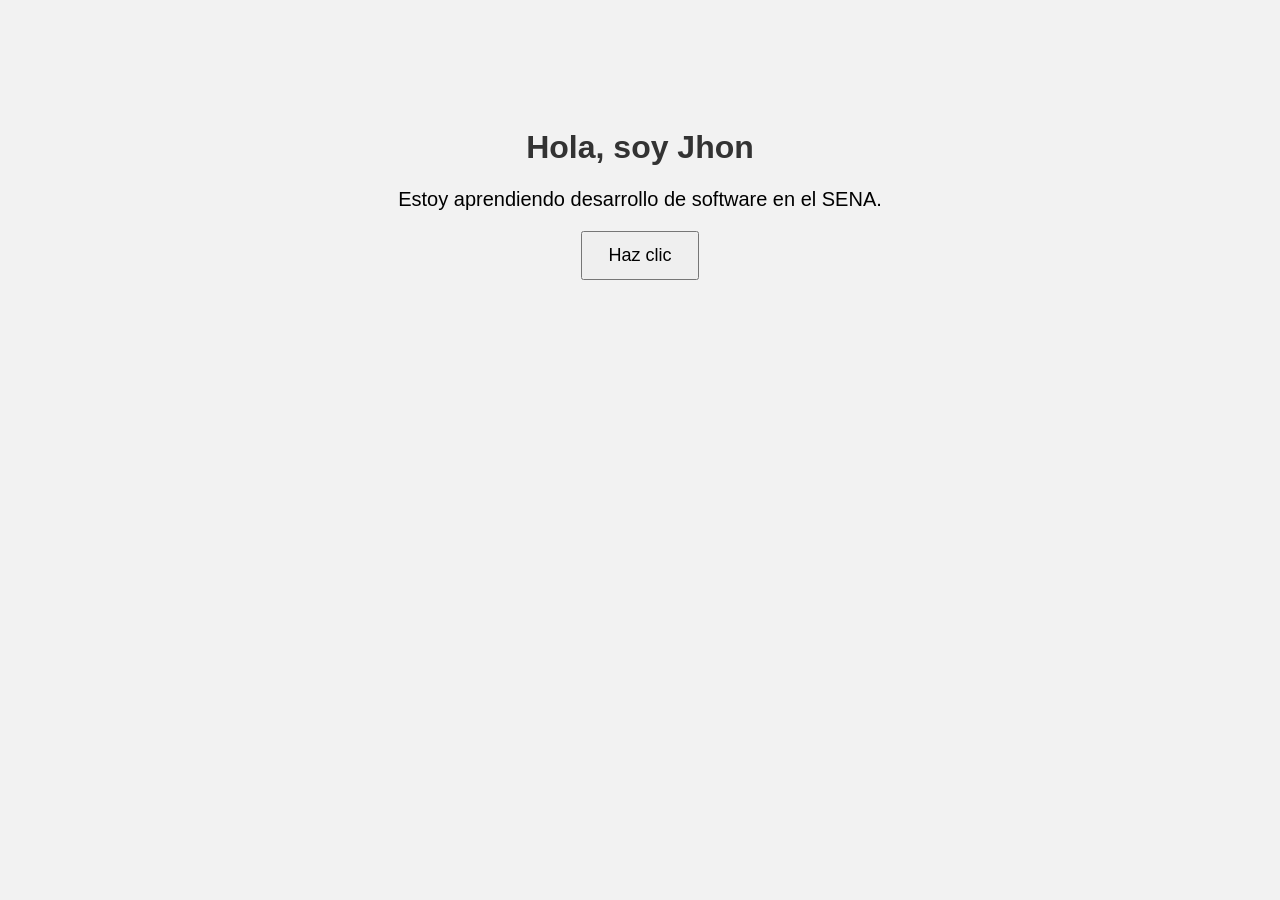
==== index.html @ 9b6a7b37 "agrega pagina web inicial" ====
<!DOCTYPE html>
<html lang="es">
<head>
    <meta charset="UTF-8">
    <meta name="viewport" content="width=device-width, initial-scale=1.0">
    <title>Mi página web</title>

    <link rel="stylesheet" href="style.css">
</head>

<body>

    <h1>Hola, soy Jhon</h1>

    <p>Estoy aprendiendo desarrollo de software en el SENA.</p>

    <button id="boton">Haz clic</button>

    <p id="mensaje"></p>

    <script src="script.js"></script>
</body>
</html>
---- style.css ----
body {
    font-family: Arial, sans-serif;
    text-align: center;
    background-color: #f2f2f2;
    padding-top: 100px;
}

h1 {
    color: #333;
}

p {
    font-size: 20px;
}

button {
    padding: 12px 25px;
    font-size: 18px;
    cursor: pointer;
}
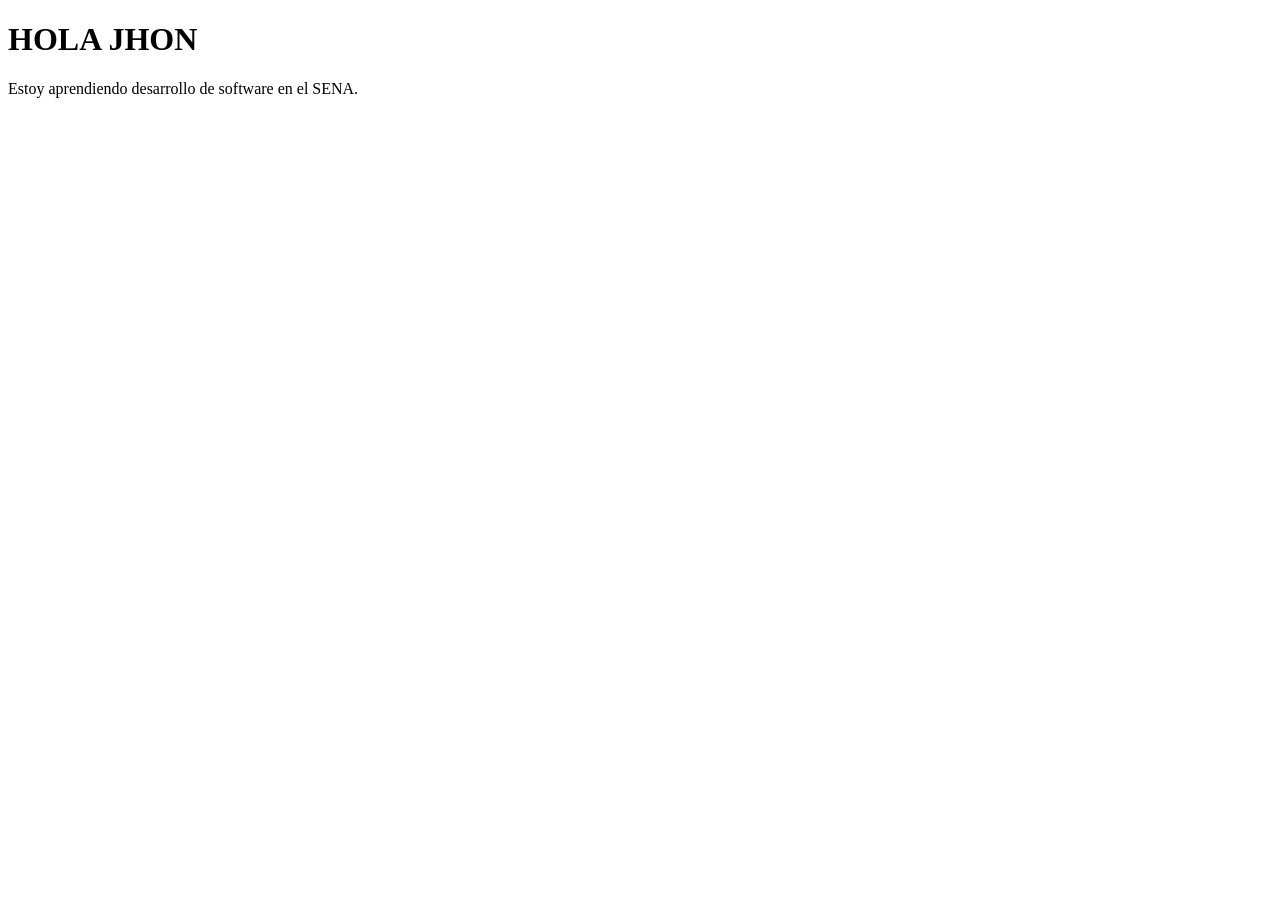
==== commit ea1a90ba: "Add initial HTML structure for the webpage" ====
--- a/index.html
+++ b/index.html
@@ -1,23 +1,13 @@
-<!DOCTYPE html>
-<html lang="es">
-<head>
-    <meta charset="UTF-8">
-    <meta name="viewport" content="width=device-width, initial-scale=1.0">
-    <title>Mi página web</title>
-
-    <link rel="stylesheet" href="style.css">
-</head>
-
-<body>
-
-    <h1>Hola, soy Jhon</h1>
-
-    <p>Estoy aprendiendo desarrollo de software en el SENA.</p>
-
-    <button id="boton">Haz clic</button>
-
-    <p id="mensaje"></p>
-
-    <script src="script.js"></script>
-</body>
-</html>+<!DOCTYPE html>
+<html lang="es">
+<head>
+    <meta charset="UTF-8">
+    <meta name="viewport" content="width=device-width, initial-scale=1.0">
+    <title>Mi página web</title>
+</head>
+
+<body>
+    <h1>HOLA JHON</h1>
+    <p>Estoy aprendiendo desarrollo de software en el SENA.</p>
+</body>
+</html>
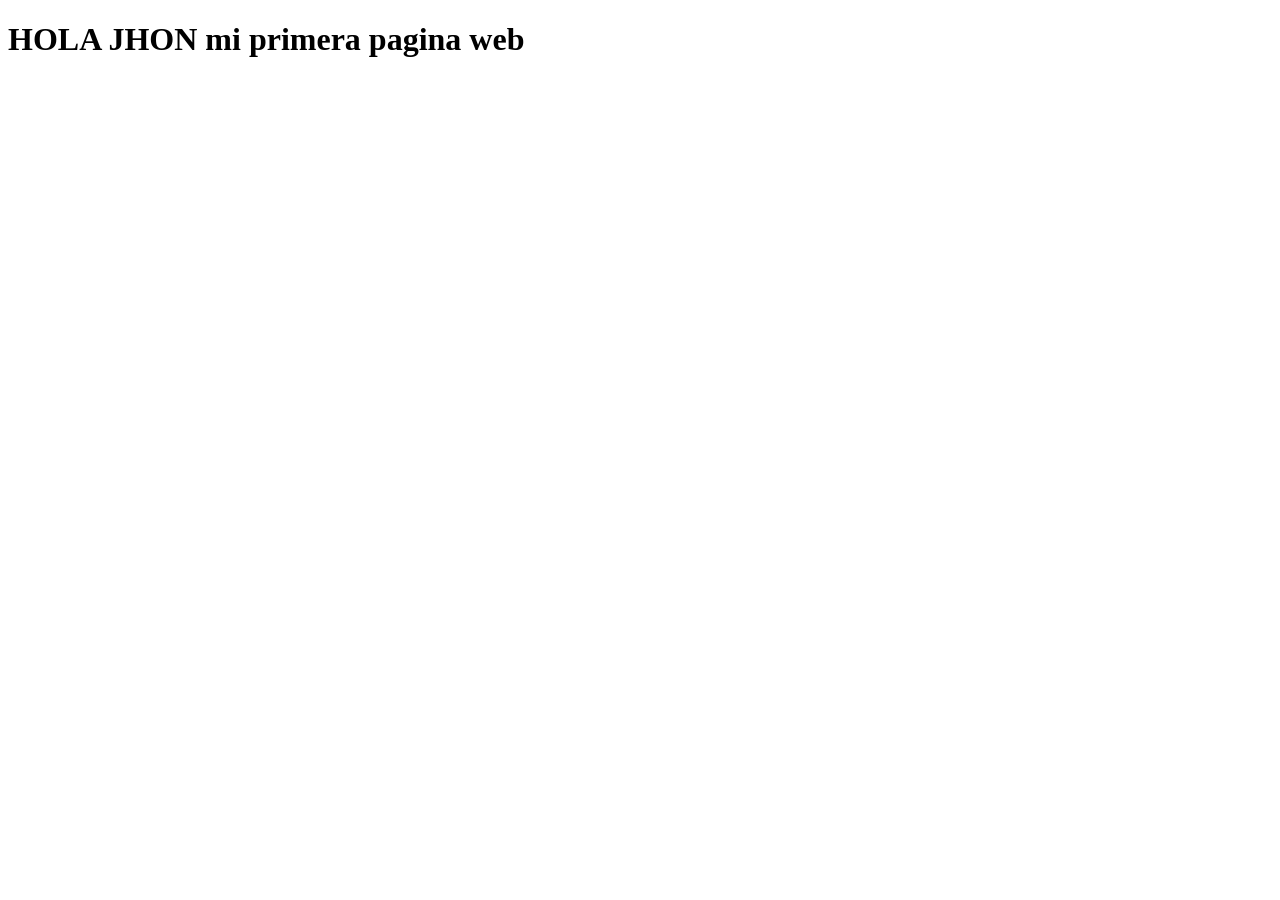
==== commit 2eb34a1a: "Modifica titulo de la pagina" ====
--- a/index.html
+++ b/index.html
@@ -1,13 +1,13 @@
-<!DOCTYPE html>
-<html lang="es">
-<head>
-    <meta charset="UTF-8">
-    <meta name="viewport" content="width=device-width, initial-scale=1.0">
-    <title>Mi página web</title>
-</head>
-
-<body>
-    <h1>HOLA JHON</h1>
-    <p>Estoy aprendiendo desarrollo de software en el SENA.</p>
-</body>
-</html>
+<!DOCTYPE html>
+<html lang="es">
+<head>
+    <meta charset="UTF-8">
+    <meta name="viewport" content="width=device-width, initial-scale=1.0">
+    <title>Mi página web</title>
+</head>
+
+<body>
+    <h1>HOLA JHON mi primera pagina web</h1>
+    <p></p>
+</body>
+</html>
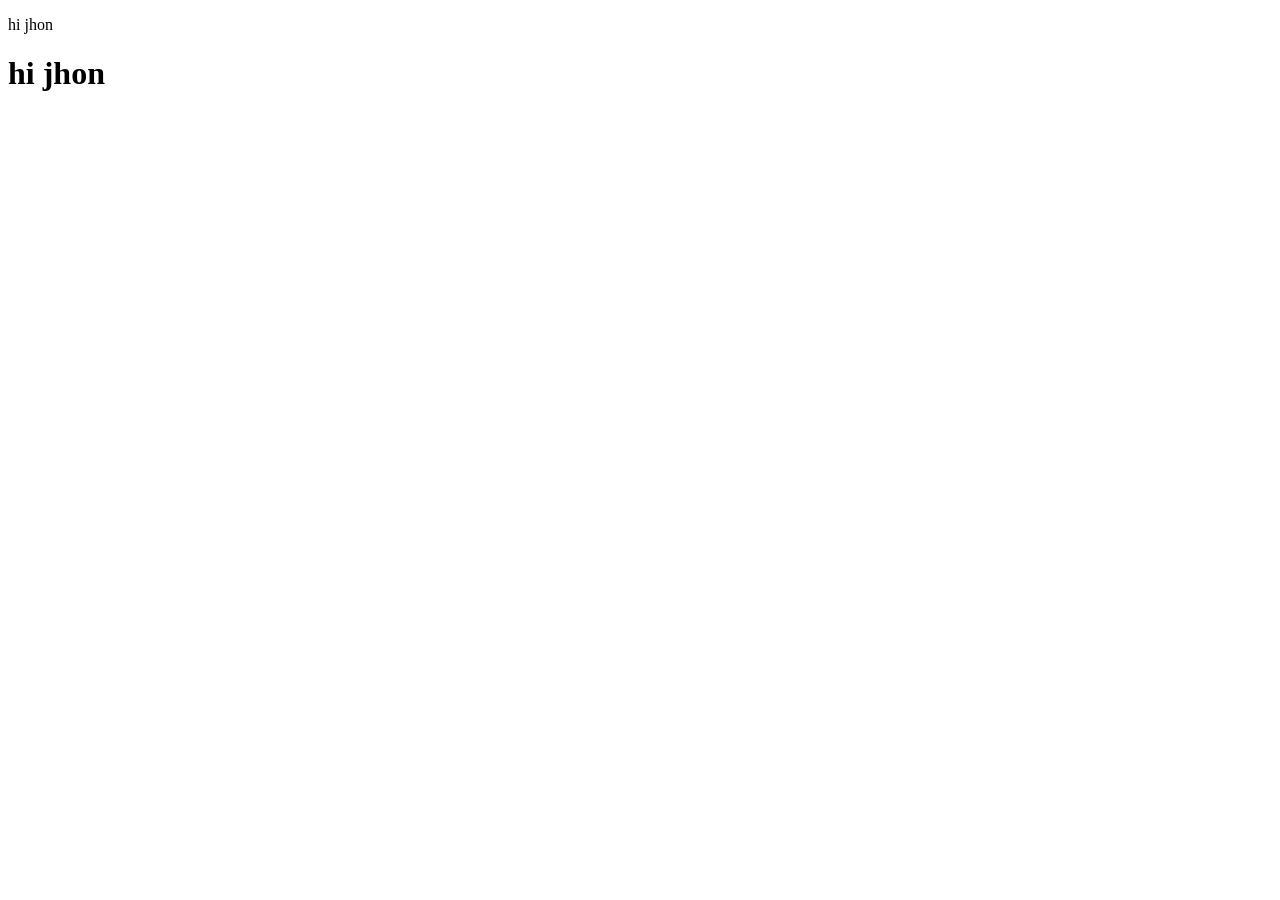
==== commit 8a4f7eeb: "Actualizo la página web" ====
--- a/index.html
+++ b/index.html
@@ -7,7 +7,7 @@
 </head>
 
 <body>
-    <h1>HOLA JHON mi primera pagina web</h1>
-    <p></p>
+    <p>hi jhon</p>
+    <h1>hi jhon</h1>
 </body>
 </html>
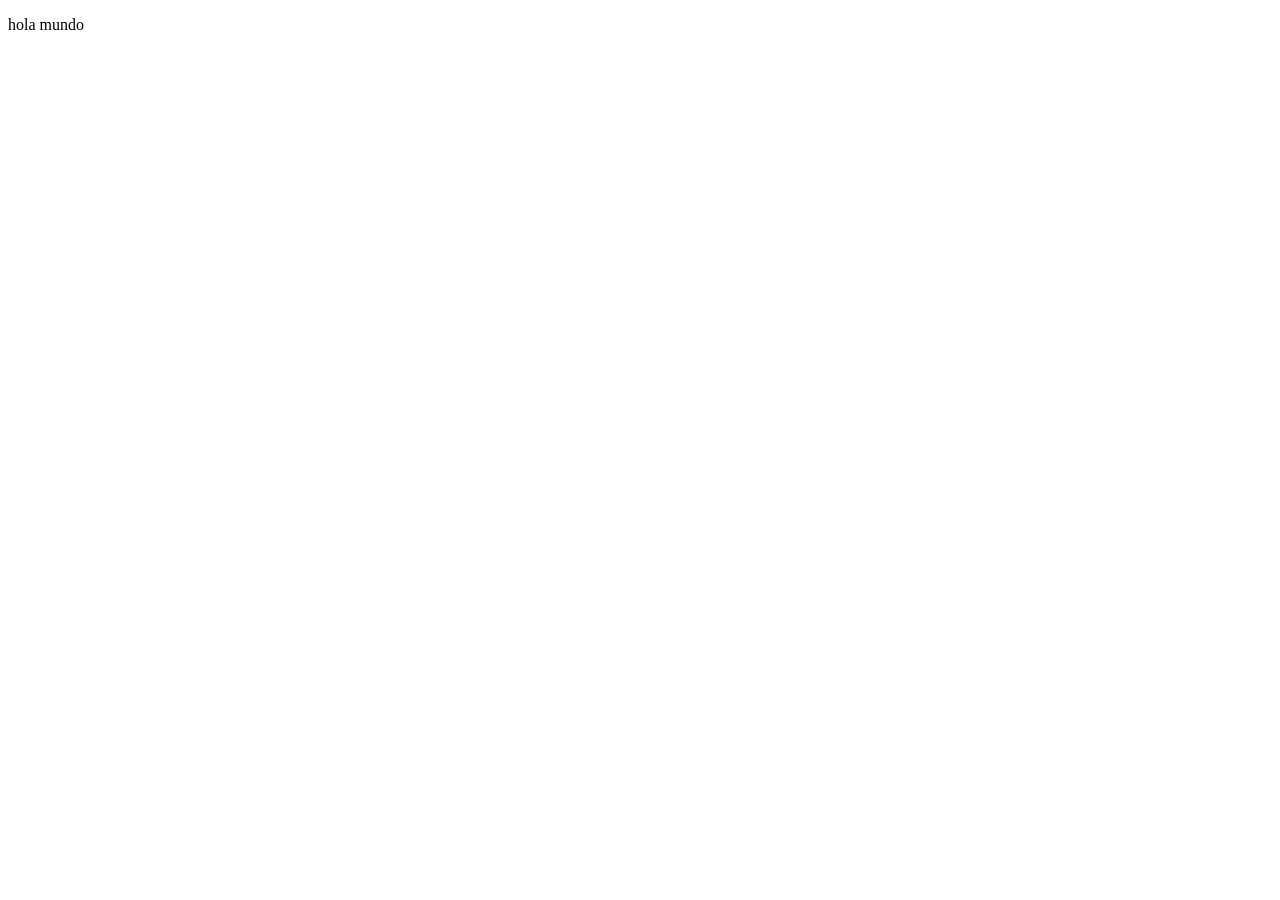
==== commit 3d739d77: "Merge branch 'master' of https://github.com/ProyectSanta/pagina-web-js" ====
--- a/index.html
+++ b/index.html
@@ -1,13 +1,11 @@
 <!DOCTYPE html>
-<html lang="es">
+<html lang="en">
 <head>
     <meta charset="UTF-8">
     <meta name="viewport" content="width=device-width, initial-scale=1.0">
-    <title>Mi página web</title>
+    <title>Document</title>
 </head>
-
 <body>
-    <p>hi jhon</p>
-    <h1>hi jhon</h1>
+    <p>hola mundo</p>
 </body>
 </html>
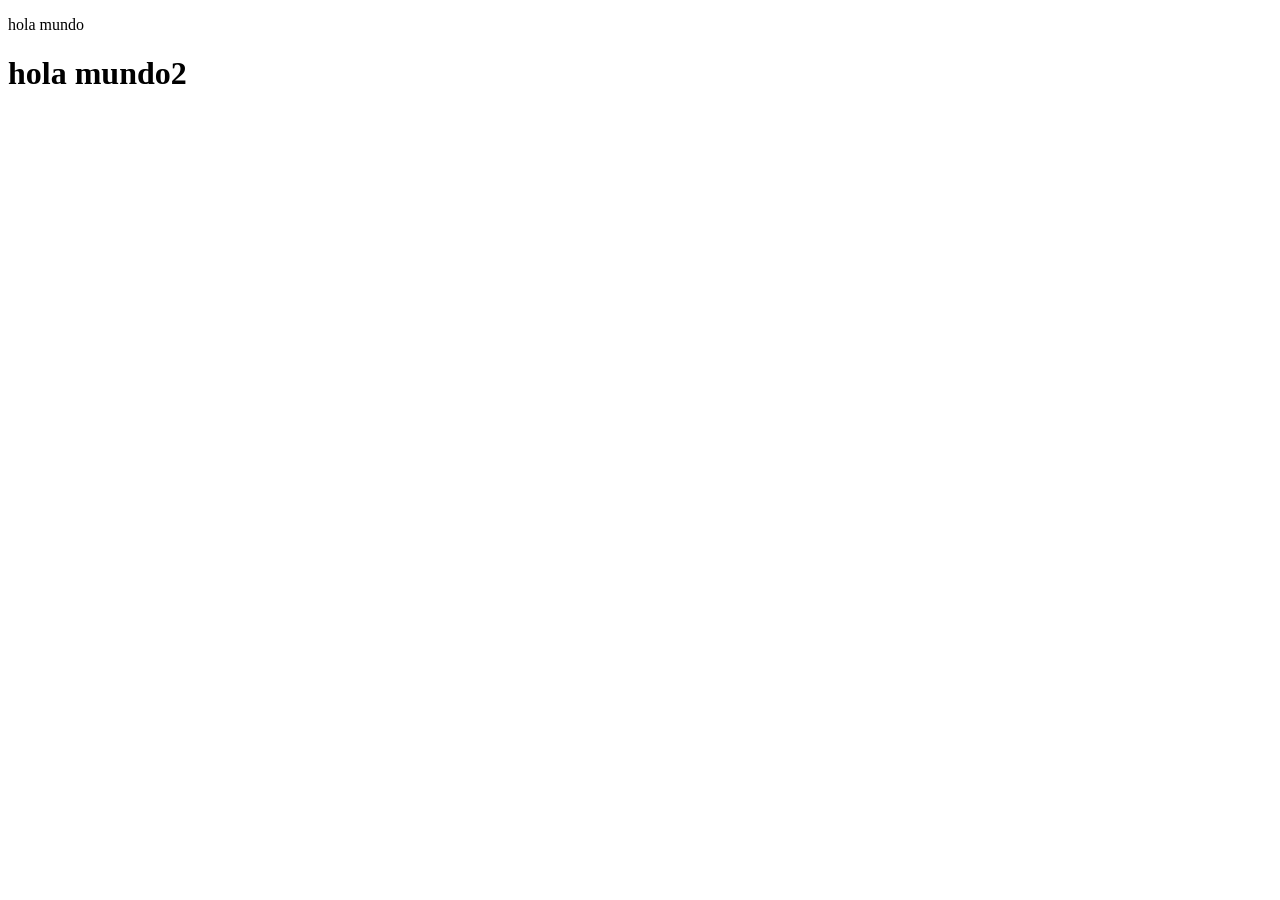
==== commit 4572b84f: "rrr" ====
--- a/index.html
+++ b/index.html
@@ -7,5 +7,6 @@
 </head>
 <body>
     <p>hola mundo</p>
+    <h1>hola mundo2</h1>
 </body>
 </html>
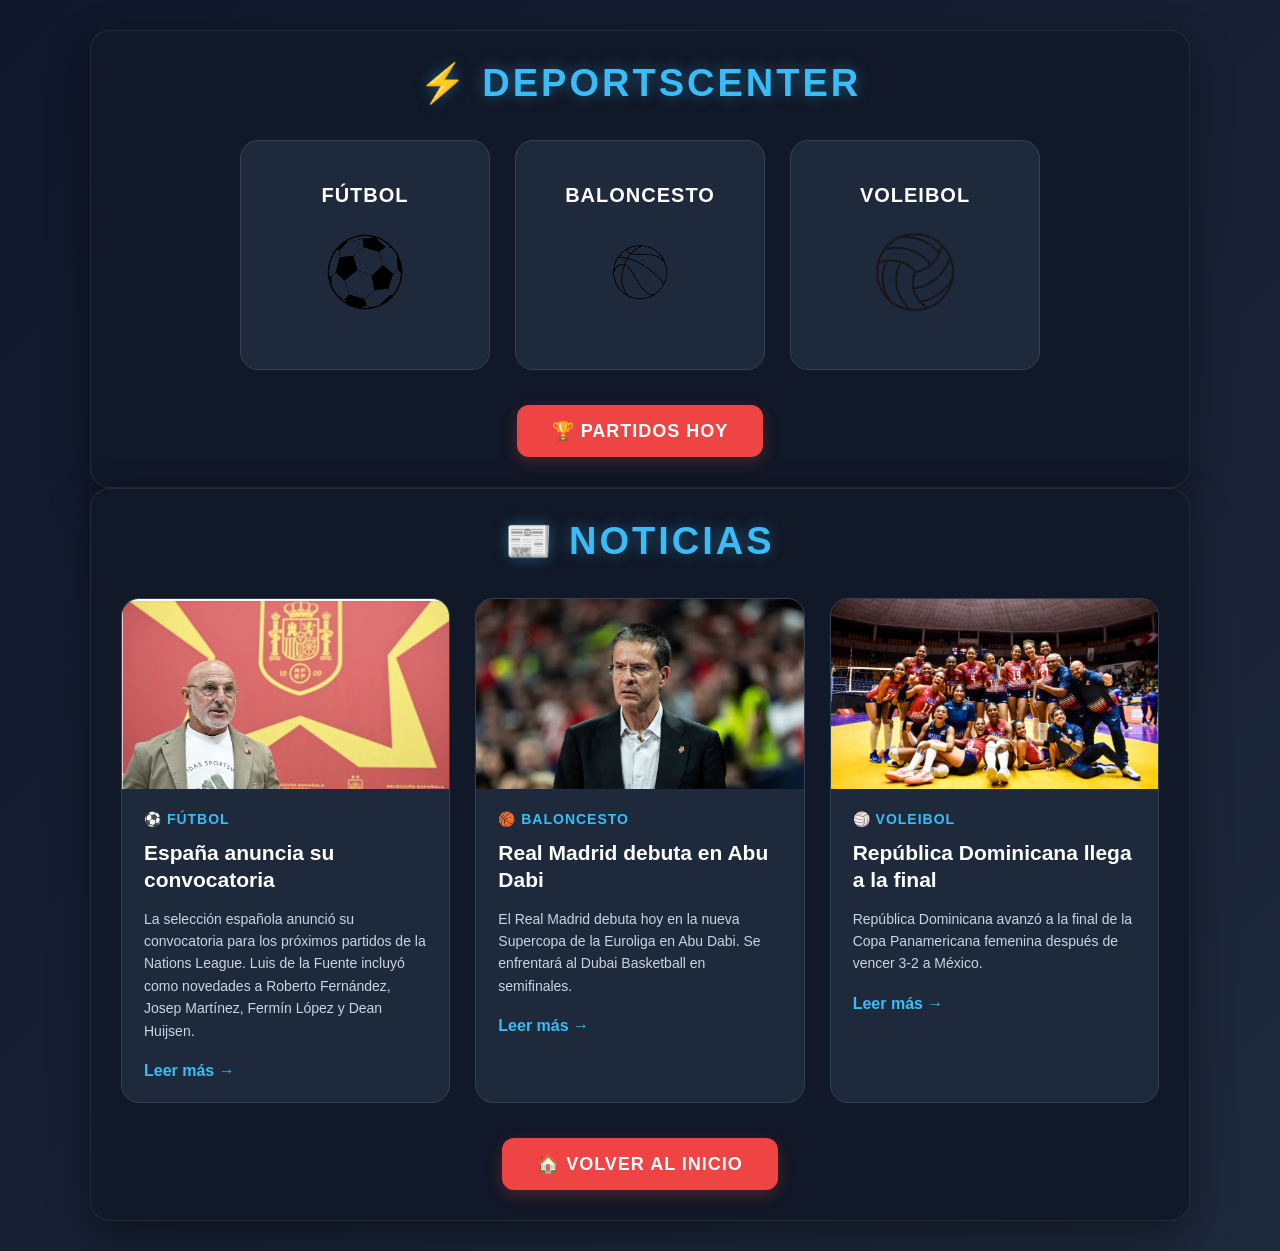
==== commit b76de7ea: "guardar" ====
--- a/index.html
+++ b/index.html
@@ -1,12 +1,124 @@
 <!DOCTYPE html>
-<html lang="en">
+<html lang="es">
 <head>
     <meta charset="UTF-8">
     <meta name="viewport" content="width=device-width, initial-scale=1.0">
-    <title>Document</title>
+
+    <title>DeportsCenter</title>
+
+    <link rel="stylesheet" href="style.css">
 </head>
+
 <body>
-    <p>hola mundo</p>
-    <h1>hola mundo2</h1>
+
+    <section id="section">
+
+        <h1>⚡ DEPORTSCENTER</h1>
+
+        <div id="caja_inicio">
+
+            <div class="deporte">
+<a href="futbol.html">
+    <h3>FÚTBOL</h3>
+    <img src="imagenes/balon-removebg-preview.png" alt="Fútbol">
+</a>
+            </div>
+
+            <div class="deporte">
+<a href="baloncesto.html">
+    <h3>BALONCESTO</h3>
+    <img src="imagenes/descarga.png" alt="Baloncesto">
+</a>
+            </div>
+
+            <div class="deporte">
+<a href="voleibol.html">
+    <h3>VOLEIBOL</h3>
+    <img src="imagenes/vole-removebg-preview.png" alt="Voleibol">
+</a>
+            </div>
+
+        </div>
+
+        <div id="div-inicio">
+            <a href="">
+                <h3>🏆 PARTIDOS HOY</h3>
+            </a>
+        </div>
+
+    </section>
+
+
+<section id="section">
+
+    <h1>📰 NOTICIAS</h1>
+
+    <div id="caja_noticias">
+
+        <article class="noticia">
+            <img src="imagenes/noticias futbol.png" alt="Noticias de fútbol">
+
+            <div class="noticia-contenido">
+                <span>⚽ FÚTBOL</span>
+
+                <h3>España anuncia su convocatoria</h3>
+
+                <p>
+                    La selección española anunció su convocatoria para los próximos
+                    partidos de la Nations League. Luis de la Fuente incluyó como
+                    novedades a Roberto Fernández, Josep Martínez, Fermín López y
+                    Dean Huijsen.
+                </p>
+
+                <a href="">Leer más →</a>
+            </div>
+        </article>
+
+
+        <article class="noticia">
+            <img src="imagenes/noticia baloncesto.png" alt="Noticias de baloncesto">
+
+            <div class="noticia-contenido">
+                <span>🏀 BALONCESTO</span>
+
+                <h3>Real Madrid debuta en Abu Dabi</h3>
+
+                <p>
+                    El Real Madrid debuta hoy en la nueva Supercopa de la Euroliga
+                    en Abu Dabi. Se enfrentará al Dubai Basketball en semifinales.
+                </p>
+
+                <a href="">Leer más →</a>
+            </div>
+        </article>
+
+
+        <article class="noticia">
+            <img src="imagenes/noticia voleibol.png" alt="Noticias de voleibol">
+
+            <div class="noticia-contenido">
+                <span>🏐 VOLEIBOL</span>
+
+                <h3>República Dominicana llega a la final</h3>
+
+                <p>
+                    República Dominicana avanzó a la final de la Copa Panamericana
+                    femenina después de vencer 3-2 a México.
+                </p>
+
+                <a href="">Leer más →</a>
+            </div>
+        </article>
+
+    </div>
+
+    <div id="div-inicio">
+        <a href="">
+            <h3>🏠 VOLVER AL INICIO</h3>
+        </a>
+    </div>
+
+</section>
+
 </body>
 </html>
--- a/style.css
+++ b/style.css
@@ -0,0 +1,292 @@
+* {
+    box-sizing: border-box;
+    margin: 0;
+    padding: 0;
+}
+
+body {
+    min-height: 100vh;
+    font-family: Arial, Helvetica, sans-serif;
+    background: linear-gradient(135deg, #0f172a, #1e293b);
+    color: white;
+    padding: 30px;
+}
+
+#section {
+    width: 100%;
+    max-width: 1100px;
+    margin: auto;
+
+    background: #111827;
+    padding: 30px;
+
+    border-radius: 20px;
+
+    box-shadow: 0 15px 40px rgba(0, 0, 0, 0.4);
+
+    border: 1px solid rgba(255, 255, 255, 0.08);
+}
+
+#section h1 {
+    text-align: center;
+    font-size: 38px;
+    letter-spacing: 3px;
+
+    color: #38bdf8;
+
+    margin-bottom: 35px;
+
+    text-shadow: 0 0 15px rgba(56, 189, 248, 0.4);
+}
+
+#caja_inicio {
+    display: flex;
+    justify-content: center;
+    gap: 25px;
+}
+
+.deporte {
+    width: 250px;
+    height: 230px;
+
+    background: #1e293b;
+
+    border-radius: 18px;
+
+    display: flex;
+    align-items: center;
+    justify-content: center;
+
+    text-align: center;
+
+    border: 1px solid #334155;
+
+    transition: all 0.3s ease;
+}
+
+.deporte:hover {
+    transform: translateY(-10px);
+
+    background: #263449;
+
+    border-color: #38bdf8;
+
+    box-shadow: 0 10px 30px rgba(56, 189, 248, 0.2);
+}
+
+.deporte h3 {
+    color: white;
+
+    font-size: 20px;
+
+    margin-bottom: 15px;
+
+    letter-spacing: 1px;
+}
+
+#caja_inicio img {
+    width: 100px;
+    height: 100px;
+
+    object-fit: contain;
+
+    transition: transform 0.3s ease;
+}
+
+.deporte:hover img {
+    transform: scale(1.12) rotate(3deg);
+}
+
+a {
+    text-decoration: none;
+    color: white;
+}
+
+#div-inicio {
+    margin-top: 35px;
+
+    display: flex;
+    justify-content: center;
+}
+
+#div-inicio a {
+    background: #ef4444;
+
+    padding: 15px 35px;
+
+    border-radius: 12px;
+
+    transition: all 0.3s ease;
+
+    box-shadow: 0 5px 15px rgba(239, 68, 68, 0.25);
+}
+
+#div-inicio h3 {
+    font-size: 18px;
+    letter-spacing: 1px;
+}
+
+#div-inicio a:hover {
+    background: #dc2626;
+
+    transform: scale(1.05);
+
+    box-shadow: 0 8px 25px rgba(239, 68, 68, 0.4);
+}
+
+
+#caja_noticias {
+    display: grid;
+    grid-template-columns: repeat(3, 1fr);
+    gap: 25px;
+}
+
+
+/* TARJETA */
+
+.noticia {
+    background: #1e293b;
+
+    border-radius: 18px;
+
+    overflow: hidden;
+
+    border: 1px solid #334155;
+
+    transition: all 0.3s ease;
+}
+
+
+
+
+.noticia:hover {
+    transform: translateY(-10px);
+
+    border-color: #38bdf8;
+
+    background: #263449;
+
+    box-shadow: 0 10px 30px rgba(56, 189, 248, 0.2);
+}
+
+
+
+.noticia > img {
+    width: 100%;
+    height: 190px;
+
+    object-fit: cover;
+
+    display: block;
+
+    transition: transform 0.4s ease;
+}
+
+
+.noticia:hover > img {
+    transform: scale(1.05);
+}
+
+
+
+.noticia-contenido {
+    padding: 22px;
+}
+
+
+.noticia-contenido span {
+    display: block;
+
+    color: #38bdf8;
+
+    font-size: 14px;
+
+    font-weight: bold;
+
+    letter-spacing: 1px;
+
+    margin-bottom: 12px;
+}
+
+
+.noticia-contenido h3 {
+    color: white;
+
+    font-size: 21px;
+
+    line-height: 1.3;
+
+    margin-bottom: 14px;
+}
+
+
+
+.noticia-contenido p {
+    color: #cbd5e1;
+
+    font-size: 14px;
+
+    line-height: 1.6;
+
+    margin-bottom: 20px;
+}
+
+
+.noticia-contenido a {
+    display: inline-block;
+
+    color: #38bdf8;
+
+    font-weight: bold;
+
+    transition: all 0.3s ease;
+}
+
+
+.noticia-contenido a:hover {
+    color: #7dd3fc;
+
+    transform: translateX(5px);
+}
+
+
+
+
+#div-inicio {
+    margin-top: 35px;
+
+    display: flex;
+
+    justify-content: center;
+}
+
+
+#div-inicio a {
+    background: #ef4444;
+
+    padding: 15px 35px;
+
+    border-radius: 12px;
+
+    transition: all 0.3s ease;
+
+    box-shadow: 0 5px 15px rgba(239, 68, 68, 0.25);
+}
+
+
+#div-inicio h3 {
+    font-size: 18px;
+
+    letter-spacing: 1px;
+}
+
+
+#div-inicio a:hover {
+    background: #dc2626;
+
+    transform: scale(1.05);
+
+    box-shadow: 0 8px 25px rgba(239, 68, 68, 0.4);
+}
+
+
